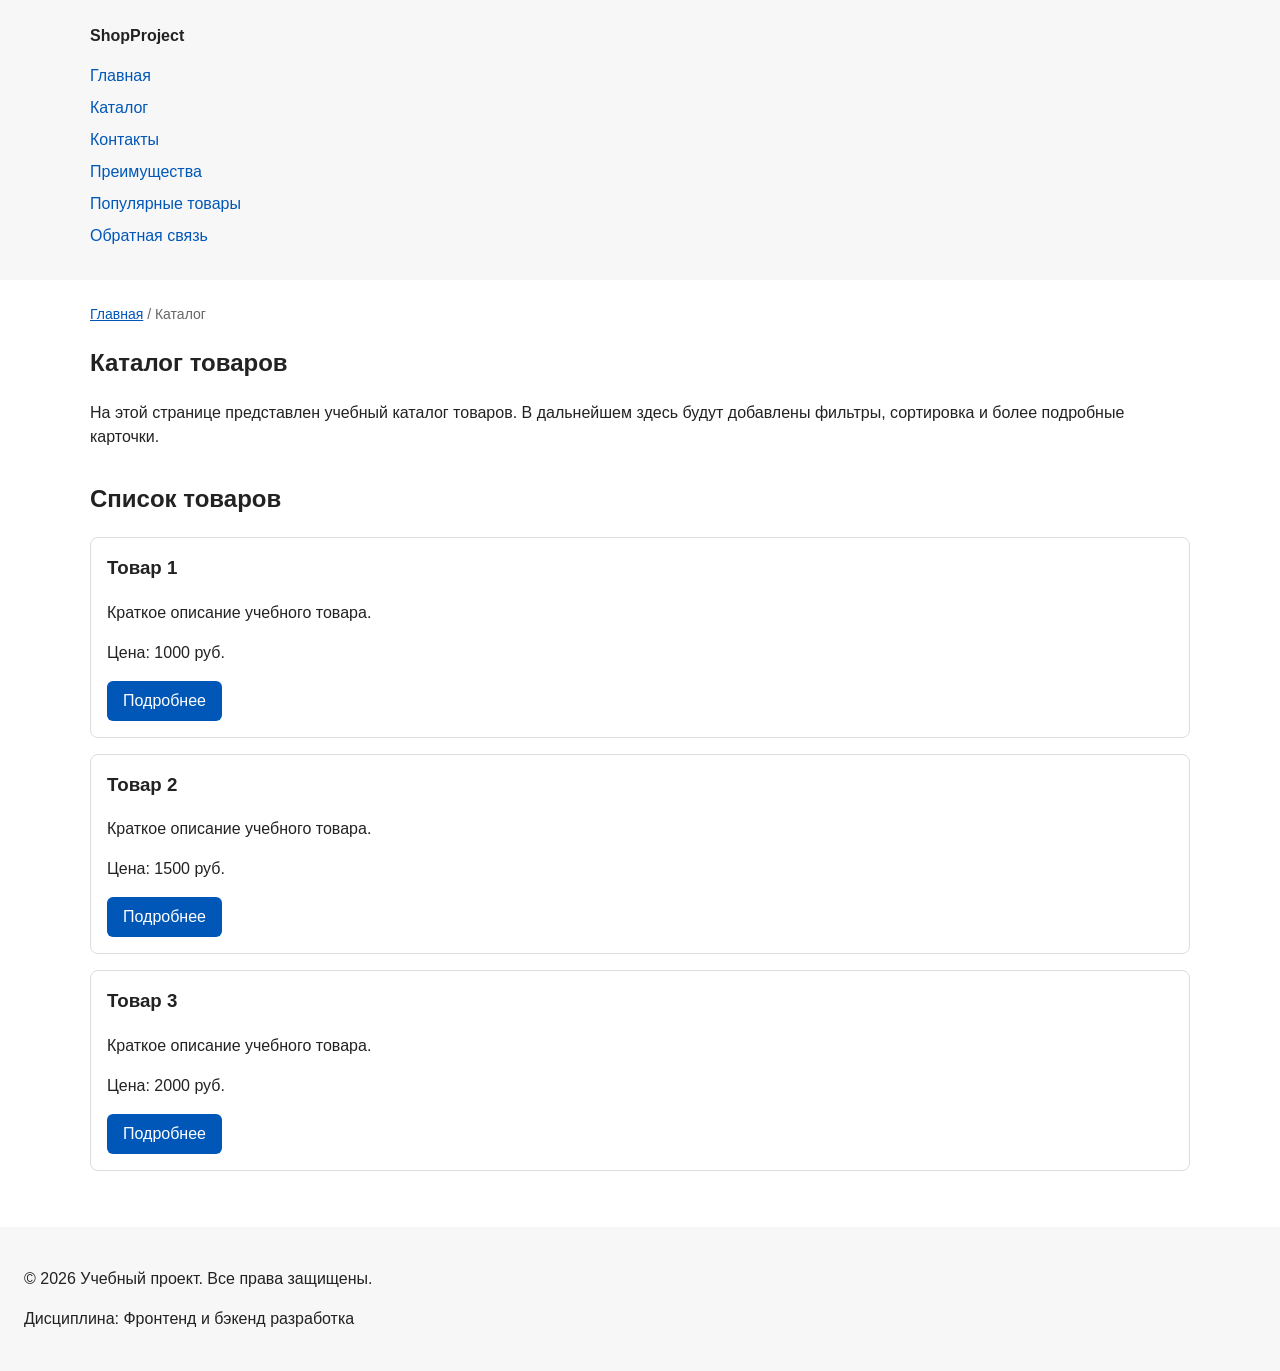
==== catalog.html @ 6ad38d98 "feat: add multi-page structure navigation and anchors" ====
<!DOCTYPE html>
<html lang="ru">
<head>
  <meta charset="UTF-8">
  <meta name="viewport" content="width=device-width, initial-scale=1.0">
  <meta name="description" content="Каталог товаров учебного интернет-магазина.">
  <title>Каталог товаров — Учебный интернет-магазин</title>
  <link rel="stylesheet" href="css/style.css">
    <meta property="og:type" content="website">
  <meta property="og:title" content="Учебный интернет-магазин">
  <meta property="og:description" content="Учебный frontend-проект интернет-магазина.">
  <meta property="og:image" content="https://username.github.io/kr1-html-css-shop/images/preview.jpg">
</head>
<body>
  <header>
    <div class="site-header">
      <a class="site-logo" href="index.html">ShopProject</a>

      <nav class="site-nav" aria-label="Основная навигация">
        <ul class="site-nav__list">
          <li><a href="index.html">Главная</a></li>
          <li><a href="catalog.html">Каталог</a></li>
          <li><a href="contacts.html">Контакты</a></li>
          <li><a href="index.html#advantages">Преимущества</a></li>
          <li><a href="index.html#popular">Популярные товары</a></li>
          <li><a href="index.html#contacts">Обратная связь</a></li>
        </ul>
      </nav>
    </div>
  </header>

  <main>
    <nav class="breadcrumbs" aria-label="Хлебные крошки">
      <a href="index.html">Главная</a>
      <span>Каталог</span>
    </nav>

    <section class="section">
      <h1>Каталог товаров</h1>
      <p>
        На этой странице представлен учебный каталог товаров.
        В дальнейшем здесь будут добавлены фильтры, сортировка и более
        подробные карточки.
      </p>
    </section>

    <section class="section">
      <h2>Список товаров</h2>

      <article class="product-card">
        <h3>Товар 1</h3>
        <p>Краткое описание учебного товара.</p>
        <p>Цена: 1000 руб.</p>
        <a class="button" href="index.html#popular">Подробнее</a>
      </article>

      <article class="product-card">
        <h3>Товар 2</h3>
        <p>Краткое описание учебного товара.</p>
        <p>Цена: 1500 руб.</p>
        <a class="button" href="index.html#popular">Подробнее</a>
      </article>

      <article class="product-card">
        <h3>Товар 3</h3>
        <p>Краткое описание учебного товара.</p>
        <p>Цена: 2000 руб.</p>
        <a class="button" href="index.html#popular">Подробнее</a>
      </article>
    </section>
  </main>

  <footer>
    <p>&copy; 2026 Учебный проект. Все права защищены.</p>
    <p>Дисциплина: Фронтенд и бэкенд разработка</p>
  </footer>
</body>
</html>
---- css/style.css ----
/* ===============================
   1. Переменные проекта
   =============================== */

:root {
  /* Основные цвета проекта */
  --color-bg: #ffffff;
  --color-text: #222222;
  --color-muted: #666666;
  --color-primary: #0057b8;
  --color-primary-dark: #003f86;
  --color-border: #dddddd;
  --color-surface: #f7f7f7;
  --color-surface-accent: #eef5ff;
  --color-danger: #b00020;
  --color-success: #168a2f;
  --color-success-bg: #eefaf0;
  --color-white: #ffffff;

  /* Отступы */
  --space-xs: 4px;
  --space-sm: 8px;
  --space-md: 16px;
  --space-lg: 24px;
  --space-xl: 32px;

  /* Скругления */
  --radius-sm: 6px;
  --radius-md: 8px;
  --radius-lg: 12px;

  /* Размеры */
  --container-width: 1100px;
}


/* ===============================
   2. Базовые стили
   =============================== */

* {
  box-sizing: border-box;
}

body {
  margin: 0;
  font-family: Arial, sans-serif;
  line-height: 1.5;
  color: var(--color-text);
  background-color: var(--color-bg);
}


header,
main,
footer {
  padding: var(--space-lg);
}


header {
  background-color: var(--color-surface);
}

footer {
  background-color: var(--color-surface);
}

/* ===============================
   3. Общие элементы интерфейса
   =============================== */

a {
  color: var(--color-primary);
}

a:hover {
  color: var(--color-primary-dark);
}

a:focus-visible {
  outline: 2px solid var(--color-primary);
  outline-offset: 3px;
}


/*
  Ограничиваем ширину содержимого шапки,
  чтобы оно не растягивалось слишком сильно на широких экранах.
*/
.site-header {
  max-width: 1100px;
  margin: 0 auto;
}

/*
  Оформляем текстовый логотип.
*/
.site-logo {
  font-weight: bold;
  text-decoration: none;
  color: #222222;
}

/*
  Убираем стандартные отступы и маркеры списка навигации.
*/
.site-nav__list {
  padding: 0;
  margin: 16px 0 0;
  list-style: none;
}

/*
  Добавляем расстояние между пунктами меню.
*/
.site-nav__list li {
  margin-bottom: 8px;
}

/*
  Оформляем ссылки меню.
*/
.site-nav__list a {
  color: #0057b8;
  text-decoration: none;
}

/*
  При наведении мыши подчёркиваем ссылку.
  Подробно состояния интерфейса будут рассмотрены в практической работе 1.7.
*/
.site-nav__list a:hover {
  text-decoration: underline;
}

/* ===============================
   4. Компоненты страницы
   =============================== */

.hero {
  max-width: var(--container-width);
  margin: 0 auto var(--space-xl);
  padding: var(--space-xl) var(--space-lg);
  background-color: var(--color-surface-accent);
  border-radius: var(--radius-lg);
}

.section {
  max-width: var(--container-width);
  margin: 0 auto var(--space-xl);
}

.section h2 {
  margin-top: 0;
}


.product-card {
  margin-bottom: var(--space-md);
  padding: var(--space-md);
  border: 1px solid var(--color-border);
  border-radius: var(--radius-md);
  background-color: var(--color-bg);
}

.product-card:hover {
  border-color: var(--color-primary);
}

.product-card h3 {
  margin-top: 0;
}

.breadcrumbs {
  max-width: var(--container-width);
  margin: 0 auto var(--space-md);
  font-size: 14px;
  color: var(--color-muted);
}

.breadcrumbs a {
  color: var(--color-primary);
}

.breadcrumbs span::before {
  content: " / ";
  color: var(--color-muted);
}

html {
  scroll-behavior: smooth;
}

:target {
  outline: 2px dashed var(--color-primary);
  outline-offset: 4px;
}


.button {
  display: inline-block;
  padding: var(--space-sm) var(--space-md);
  color: var(--color-white);
  background-color: var(--color-primary);
  text-decoration: none;
  border: none;
  border-radius: var(--radius-sm);
  cursor: pointer;
}

.button:hover {
  background-color: var(--color-primary-dark);
}

.button:focus-visible {
  outline: 2px solid var(--color-primary);
  outline-offset: 3px;
}

.button:disabled {
  opacity: 0.6;
  cursor: not-allowed;
}


.aside-info {
  max-width: var(--container-width);
  margin: 0 auto var(--space-xl);
  padding: var(--space-md);
  border-left: 4px solid var(--color-primary);
  background-color: var(--color-surface);
}



.content inf{
  flex: 1;
}

/* ===============================
   5. Форма и модальное окно
   =============================== */

.order-dialog {
  width: min(100% - 32px, 560px);
  padding: var(--space-lg);
  border: none;
  border-radius: var(--radius-lg);
}

.order-dialog::backdrop {
  background-color: rgba(0, 0, 0, 0.5);
}

.form-field {
  margin-bottom: var(--space-md);
}

.form-field label {
  display: block;
  margin-bottom: var(--space-xs);
}

.form-field input,
.form-field select,
.form-field textarea {
  width: 100%;
  padding: 10px 12px;
  border: 1px solid var(--color-border);
  border-radius: var(--radius-sm);
  font: inherit;
}

.form-field input[type="checkbox"] {
  width: auto;
}

.form-field small {
  display: block;
  margin-top: var(--space-xs);
  color: var(--color-muted);
}


.form-field input:hover,
.form-field select:hover,
.form-field textarea:hover {
  border-color: var(--color-primary);
}

.form-field input:focus-visible,
.form-field select:focus-visible,
.form-field textarea:focus-visible,
.form-actions button:focus-visible {
  outline: 2px solid var(--color-primary);
  outline-offset: 3px;
}

[aria-invalid="true"] {
  border-color: var(--color-danger);
}


/*
  Кнопки формы.
*/
.form-actions {
  display: flex;
  gap: 12px;
  margin-top: 20px;
}

.success-message {
  max-width: var(--container-width);
  margin: var(--space-lg) auto;
  padding: var(--space-md);
  border-left: 4px solid var(--color-success);
  background-color: var(--color-success-bg);
}
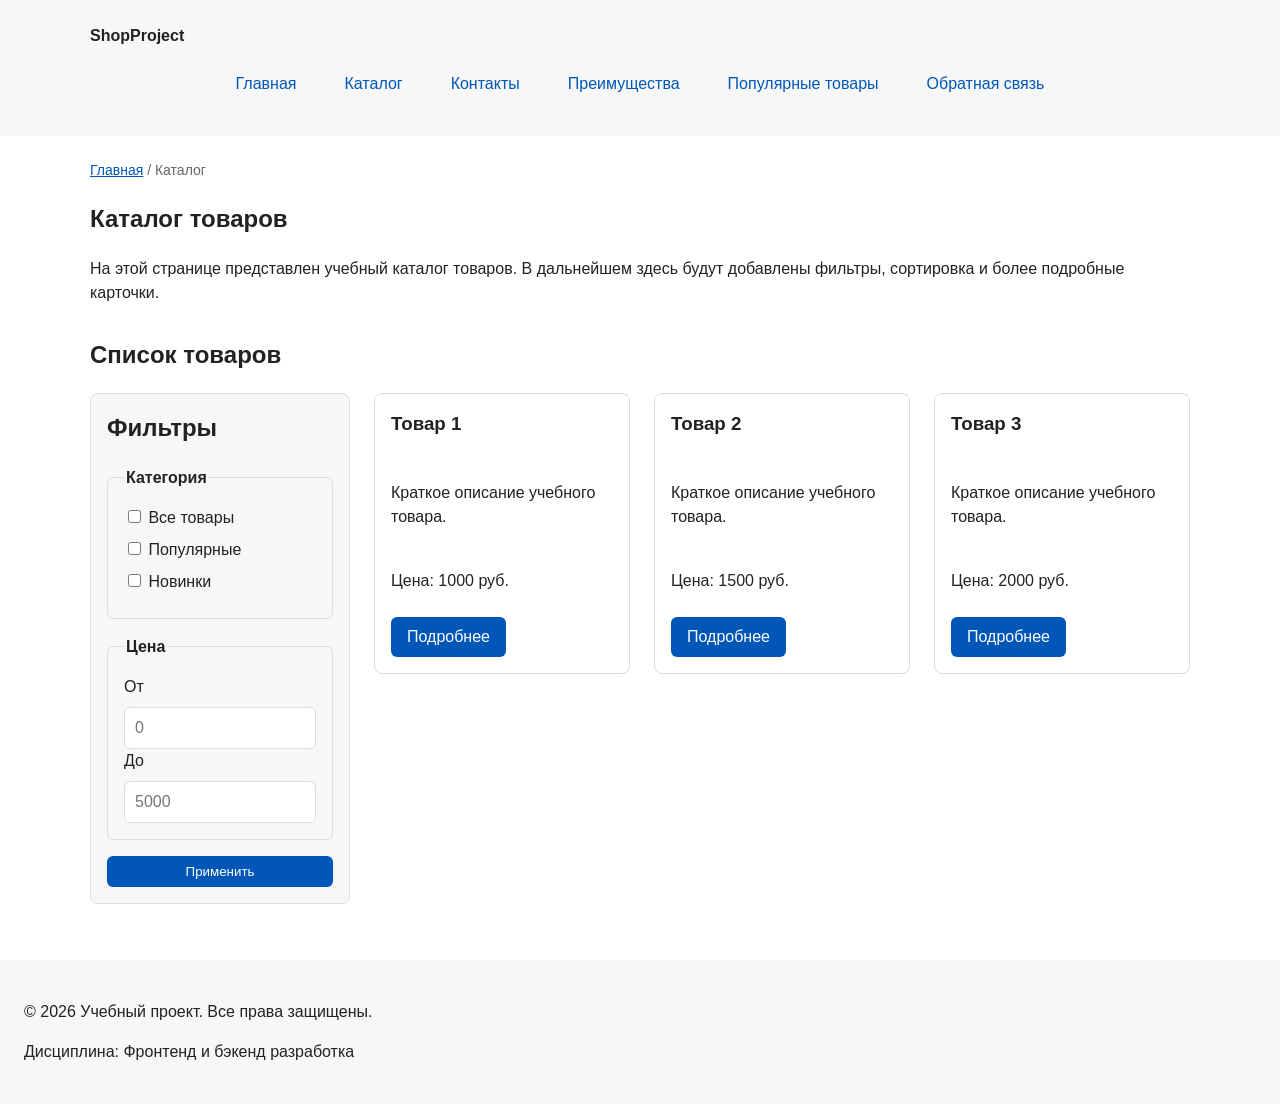
==== commit 00e058e9: "feat: add flex navigation and grid catalog layout" ====
--- a/catalog.html
+++ b/catalog.html
@@ -44,9 +44,51 @@
       </p>
     </section>
 
+    
+
     <section class="section">
       <h2>Список товаров</h2>
 
+<section class="catalog-layout">
+  <aside class="catalog-filters">
+    <h2>Фильтры</h2>
+
+    <form class="filters-form" action="#" method="get">
+      <fieldset>
+        <legend>Категория</legend>
+
+        <label>
+          <input type="checkbox" name="category" value="all">
+          Все товары
+        </label>
+
+        <label>
+          <input type="checkbox" name="category" value="popular">
+          Популярные
+        </label>
+
+        <label>
+          <input type="checkbox" name="category" value="new">
+          Новинки
+        </label>
+      </fieldset>
+
+      <fieldset>
+        <legend>Цена</legend>
+
+        <label for="price-from">От</label>
+        <input id="price-from" name="price-from" type="number" min="0" placeholder="0">
+
+        <label for="price-to">До</label>
+        <input id="price-to" name="price-to" type="number" min="0" placeholder="5000">
+      </fieldset>
+
+      <button class="button" type="submit">Применить</button>
+    </form>
+  </aside>
+
+  <section class="catalog-products">
+    <div class="products-grid">
       <article class="product-card">
         <h3>Товар 1</h3>
         <p>Краткое описание учебного товара.</p>
@@ -67,6 +109,10 @@
         <p>Цена: 2000 руб.</p>
         <a class="button" href="index.html#popular">Подробнее</a>
       </article>
+    </div>
+  </section>
+</section>
+
     </section>
   </main>
 
--- a/css/style.css
+++ b/css/style.css
@@ -106,10 +106,16 @@
   Убираем стандартные отступы и маркеры списка навигации.
 */
 .site-nav__list {
+  display: flex;
+  flex-wrap: wrap;
+  justify-content: center;
+  align-items: center;
+  gap: var(--space-md);
   padding: 0;
-  margin: 16px 0 0;
+  margin: var(--space-md) 0 0;
   list-style: none;
 }
+
 
 /*
   Добавляем расстояние между пунктами меню.
@@ -118,21 +124,19 @@
   margin-bottom: 8px;
 }
 
-/*
-  Оформляем ссылки меню.
-*/
 .site-nav__list a {
-  color: #0057b8;
+  display: inline-block;
+  padding: var(--space-sm) var(--space-md);
+  color: var(--color-primary);
   text-decoration: none;
-}
-
-/*
-  При наведении мыши подчёркиваем ссылку.
-  Подробно состояния интерфейса будут рассмотрены в практической работе 1.7.
-*/
+  border-radius: var(--radius-sm);
+}
+
 .site-nav__list a:hover {
-  text-decoration: underline;
-}
+  color: var(--color-white);
+  background-color: var(--color-primary);
+}
+
 
 /* ===============================
    4. Компоненты страницы
@@ -157,13 +161,22 @@
 
 
 .product-card {
-  margin-bottom: var(--space-md);
+  display: flex;
+  flex-direction: column;
+  gap: var(--space-sm);
+  margin-bottom: 0;
   padding: var(--space-md);
   border: 1px solid var(--color-border);
   border-radius: var(--radius-md);
   background-color: var(--color-bg);
 }
 
+.product-card .button {
+  margin-top: auto;
+  align-self: flex-start;
+}
+
+
 .product-card:hover {
   border-color: var(--color-primary);
 }
@@ -171,6 +184,13 @@
 .product-card h3 {
   margin-top: 0;
 }
+
+.products-grid {
+  display: grid;
+  grid-template-columns: repeat(3, 1fr);
+  gap: var(--space-lg);
+}
+
 
 .breadcrumbs {
   max-width: var(--container-width);
@@ -238,6 +258,57 @@
   flex: 1;
 }
 
+.catalog-layout {
+  max-width: var(--container-width);
+  margin: 0 auto var(--space-xl);
+  display: grid;
+  grid-template-columns: 260px 1fr;
+  grid-template-areas: "filters products";
+  gap: var(--space-lg);
+}
+
+.catalog-filters {
+  grid-area: filters;
+  padding: var(--space-md);
+  border: 1px solid var(--color-border);
+  border-radius: var(--radius-md);
+  background-color: var(--color-surface);
+}
+
+.catalog-products {
+  grid-area: products;
+}
+
+.filters-form {
+  display: grid;
+  gap: var(--space-md);
+}
+
+.filters-form fieldset {
+  margin: 0;
+  padding: var(--space-md);
+  border: 1px solid var(--color-border);
+  border-radius: var(--radius-sm);
+}
+
+.filters-form legend {
+  font-weight: 700;
+}
+
+.filters-form label {
+  display: block;
+  margin-bottom: var(--space-sm);
+}
+
+.filters-form input[type="number"] {
+  width: 100%;
+  padding: 8px 10px;
+  border: 1px solid var(--color-border);
+  border-radius: var(--radius-sm);
+  font: inherit;
+}
+
+
 /* ===============================
    5. Форма и модальное окно
    =============================== */
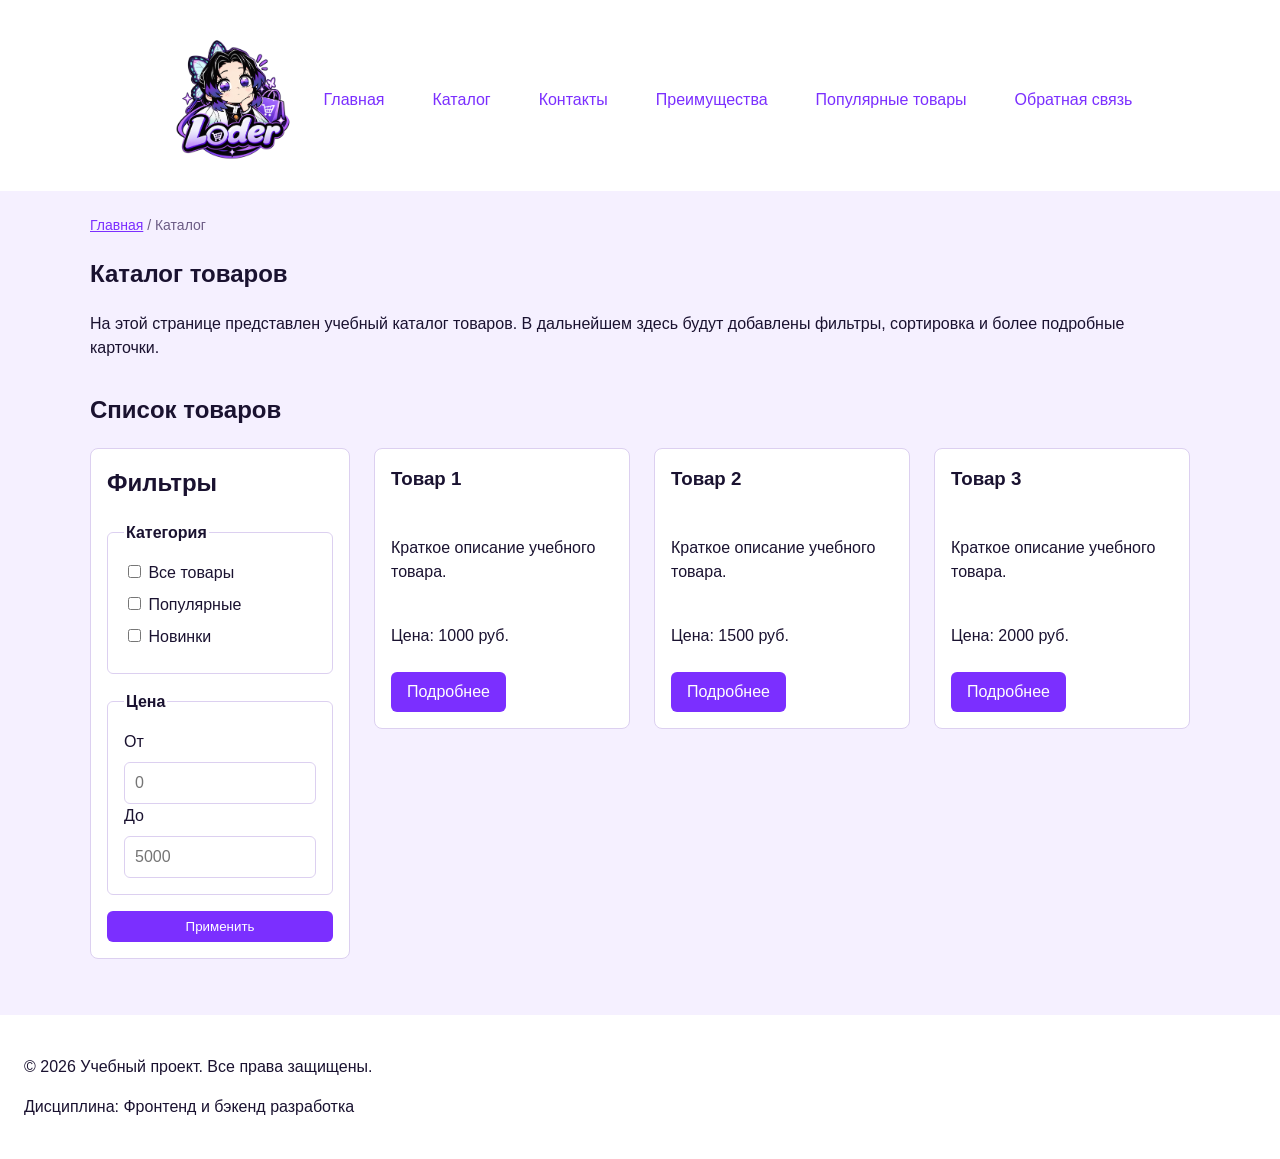
==== commit 55aceb7e: "feat: add multi-page structure navigation and anchors" ====
--- a/catalog.html
+++ b/catalog.html
@@ -10,14 +10,16 @@
   <meta property="og:title" content="Учебный интернет-магазин">
   <meta property="og:description" content="Учебный frontend-проект интернет-магазина.">
   <meta property="og:image" content="https://username.github.io/kr1-html-css-shop/images/preview.jpg">
+  <link rel="icon" type="image/png" href="image/LoderSHOP.png">
+  <link rel="preload" href="image/LoderSHOP.png" as="image">
 </head>
 <body>
   <header>
     <div class="site-header">
-      <a class="site-logo" href="index.html">ShopProject</a>
-
+      <a class="site-logo" href="index.html"></a>
       <nav class="site-nav" aria-label="Основная навигация">
         <ul class="site-nav__list">
+          <ul href="index.html"><img src="image/LoderSHOP.png" alt="Логотип магазина" width="120" height="120"></ul>          
           <li><a href="index.html">Главная</a></li>
           <li><a href="catalog.html">Каталог</a></li>
           <li><a href="contacts.html">Контакты</a></li>
@@ -26,6 +28,7 @@
           <li><a href="index.html#contacts">Обратная связь</a></li>
         </ul>
       </nav>
+
     </div>
   </header>
 
--- a/css/style.css
+++ b/css/style.css
@@ -4,18 +4,19 @@
 
 :root {
   /* Основные цвета проекта */
-  --color-bg: #ffffff;
-  --color-text: #222222;
-  --color-muted: #666666;
-  --color-primary: #0057b8;
-  --color-primary-dark: #003f86;
-  --color-border: #dddddd;
-  --color-surface: #f7f7f7;
-  --color-surface-accent: #eef5ff;
-  --color-danger: #b00020;
-  --color-success: #168a2f;
-  --color-success-bg: #eefaf0;
-  --color-white: #ffffff;
+  --color-bg: #F5F0FF;
+  --color-text: #1A1230;        
+  --color-muted: #6B5B85;       
+  --color-primary: #7B2FFF;     
+  --color-primary-dark: #5A1FCC;
+  --color-border: #DCD0F0;
+  --color-surface: #FFFFFF;     
+  --color-surface-accent: #E9DDFF;
+  --color-danger: #D6336C;
+  --color-success: #2F9E5B;
+  --color-success-bg: #EAFBF0;
+  --color-white: #FFFFFF;
+
 
   /* Отступы */
   --space-xs: 4px;
@@ -59,7 +60,10 @@
 
 
 header {
-  background-color: var(--color-surface);
+  position: sticky;   
+  top: 0;
+  z-index: 100;
+  background: var(--color-surface);
 }
 
 footer {
@@ -116,7 +120,6 @@
   list-style: none;
 }
 
-
 /*
   Добавляем расстояние между пунктами меню.
 */
@@ -136,6 +139,11 @@
   color: var(--color-white);
   background-color: var(--color-primary);
 }
+.site-nav__logo a:hover {
+  background: transparent;
+  color: inherit;
+}
+
 
 
 /* ===============================
@@ -168,7 +176,7 @@
   padding: var(--space-md);
   border: 1px solid var(--color-border);
   border-radius: var(--radius-md);
-  background-color: var(--color-bg);
+  background-color: var(--color-surface);
 }
 
 .product-card .button {
@@ -191,6 +199,11 @@
   gap: var(--space-lg);
 }
 
+.map{
+  margin: 0 auto;
+  border: 0;
+  display: block;
+}
 
 .breadcrumbs {
   max-width: var(--container-width);
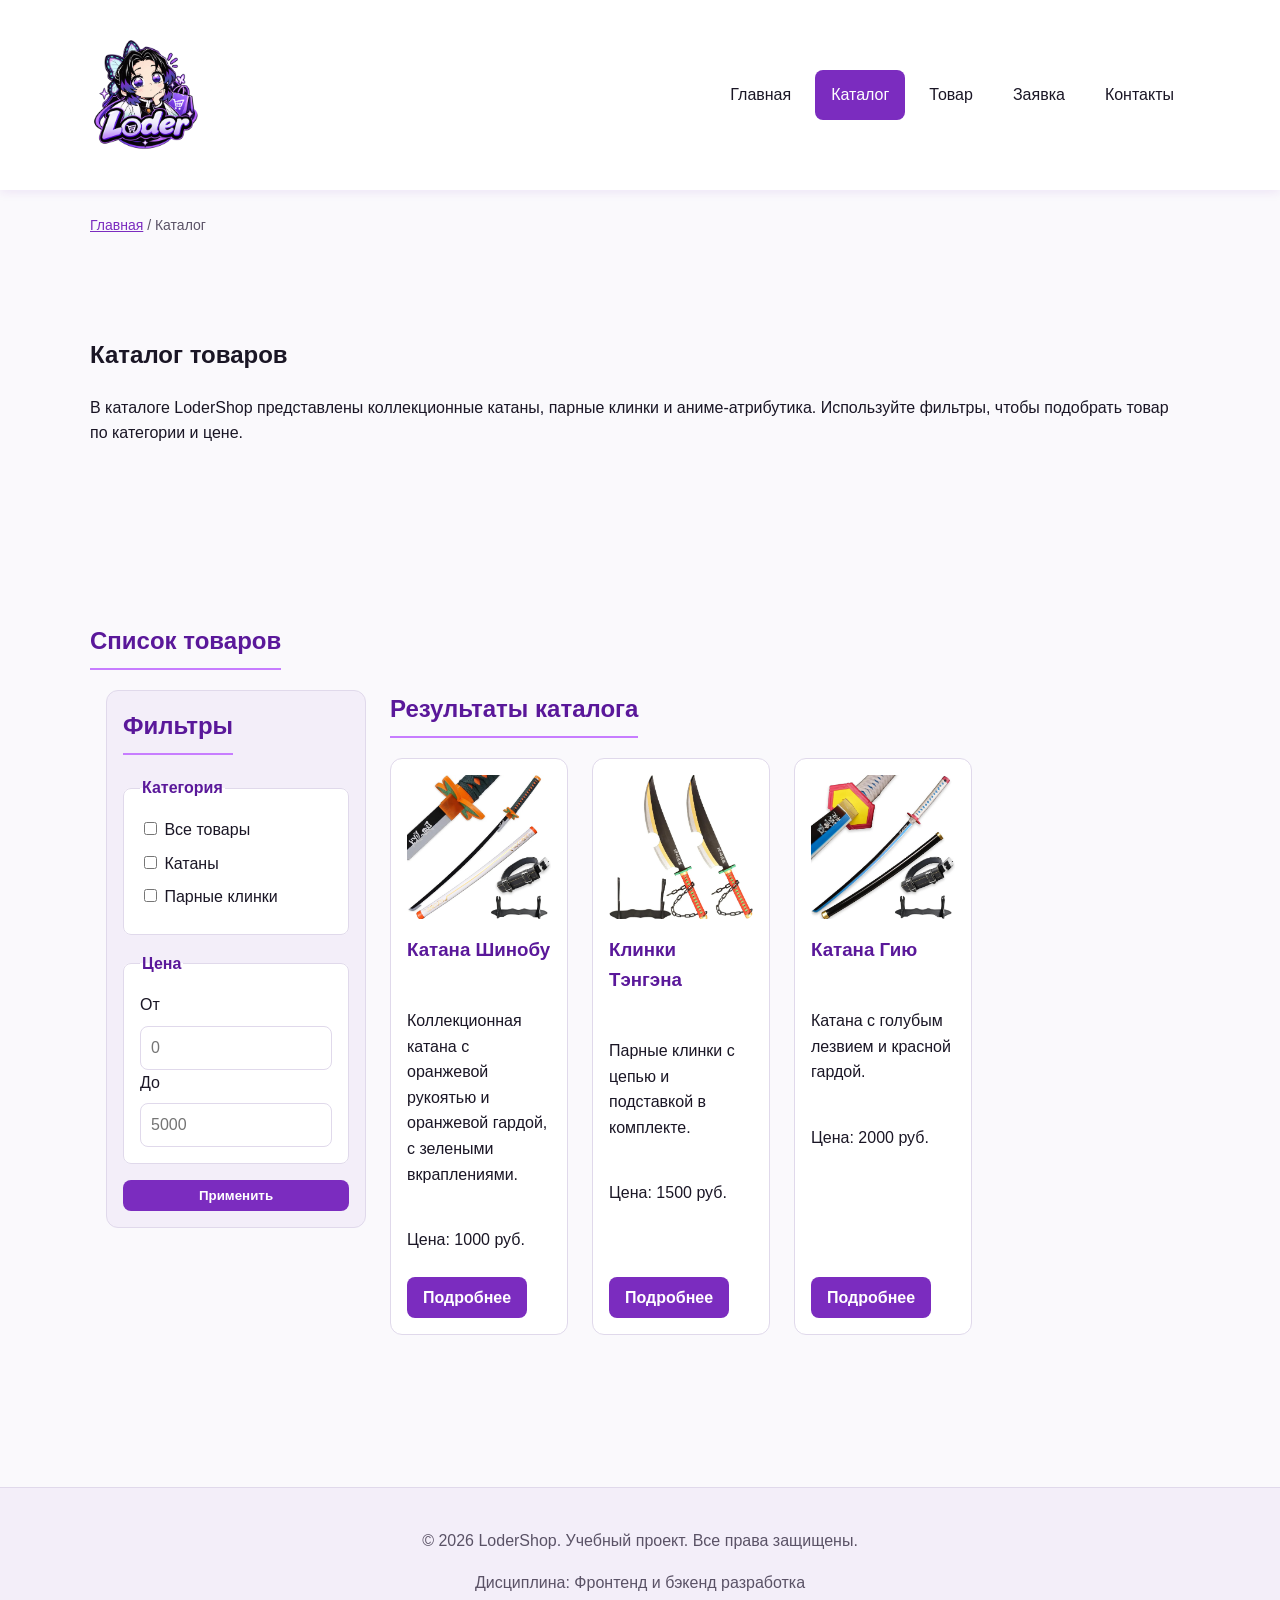
==== commit c84ca578: "kr3" ====
--- a/catalog.html
+++ b/catalog.html
@@ -3,36 +3,37 @@
 <head>
   <meta charset="UTF-8">
   <meta name="viewport" content="width=device-width, initial-scale=1.0">
-  <meta name="description" content="Каталог товаров учебного интернет-магазина.">
-  <title>Каталог товаров — Учебный интернет-магазин</title>
+  <meta name="description" content="Каталог товаров LoderShop — катаны и аниме-атрибутика.">
+  <title>Каталог товаров — LoderShop</title>
   <link rel="stylesheet" href="css/style.css">
-    <meta property="og:type" content="website">
-  <meta property="og:title" content="Учебный интернет-магазин">
-  <meta property="og:description" content="Учебный frontend-проект интернет-магазина.">
-  <meta property="og:image" content="https://username.github.io/kr1-html-css-shop/images/preview.jpg">
-  <link rel="icon" type="image/png" href="image/LoderSHOP.png">
-  <link rel="preload" href="image/LoderSHOP.png" as="image">
+  <link rel="stylesheet" href="css/responsive.css">
+  <meta property="og:type" content="website">
+  <meta property="og:title" content="LoderShop">
+  <meta property="og:description" content="Учебный frontend-проект интернет-магазина аниме-атрибутики.">
+  <meta property="og:image" content="https://loder-glitch.github.io/kr3-responsive-shop/images/preview.jpg">
 </head>
 <body>
+  <a class="skip-link" href="#main">Перейти к основному содержимому</a>
+
   <header>
     <div class="site-header">
-      <a class="site-logo" href="index.html"></a>
+      <a class="site-logo" href="index.html" aria-label="LoderShop — на главную">
+        <img src="image/LoderSHOP.png" alt="LoderShop" class="site-logo__image" width="110" height="32">
+      </a>
+
       <nav class="site-nav" aria-label="Основная навигация">
         <ul class="site-nav__list">
-          <ul href="index.html"><img src="image/LoderSHOP.png" alt="Логотип магазина" width="120" height="120"></ul>          
           <li><a href="index.html">Главная</a></li>
-          <li><a href="catalog.html">Каталог</a></li>
+          <li><a href="catalog.html" aria-current="page">Каталог</a></li>
+          <li><a href="product.html">Товар</a></li>
+          <li><a href="order.html">Заявка</a></li>
           <li><a href="contacts.html">Контакты</a></li>
-          <li><a href="index.html#advantages">Преимущества</a></li>
-          <li><a href="index.html#popular">Популярные товары</a></li>
-          <li><a href="index.html#contacts">Обратная связь</a></li>
         </ul>
       </nav>
-
     </div>
   </header>
 
-  <main>
+  <main id="main" class="main">
     <nav class="breadcrumbs" aria-label="Хлебные крошки">
       <a href="index.html">Главная</a>
       <span>Каталог</span>
@@ -41,87 +42,108 @@
     <section class="section">
       <h1>Каталог товаров</h1>
       <p>
-        На этой странице представлен учебный каталог товаров.
-        В дальнейшем здесь будут добавлены фильтры, сортировка и более
-        подробные карточки.
+        В каталоге LoderShop представлены коллекционные катаны, парные клинки
+        и аниме-атрибутика. Используйте фильтры, чтобы подобрать товар по категории и цене.
       </p>
     </section>
-
-    
 
     <section class="section">
       <h2>Список товаров</h2>
 
-<section class="catalog-layout">
-  <aside class="catalog-filters">
-    <h2>Фильтры</h2>
+      <section class="catalog-layout">
+        <aside class="catalog-filters">
+          <h2>Фильтры</h2>
 
-    <form class="filters-form" action="#" method="get">
-      <fieldset>
-        <legend>Категория</legend>
+          <form class="filters-form" action="#" method="get">
+            <fieldset>
+              <legend>Категория</legend>
 
-        <label>
-          <input type="checkbox" name="category" value="all">
-          Все товары
-        </label>
+              <label>
+                <input type="checkbox" name="category" value="all">
+                Все товары
+              </label>
 
-        <label>
-          <input type="checkbox" name="category" value="popular">
-          Популярные
-        </label>
+              <label>
+                <input type="checkbox" name="category" value="katana">
+                Катаны
+              </label>
 
-        <label>
-          <input type="checkbox" name="category" value="new">
-          Новинки
-        </label>
-      </fieldset>
+              <label>
+                <input type="checkbox" name="category" value="blades">
+                Парные клинки
+              </label>
+            </fieldset>
 
-      <fieldset>
-        <legend>Цена</legend>
+            <fieldset>
+              <legend>Цена</legend>
 
-        <label for="price-from">От</label>
-        <input id="price-from" name="price-from" type="number" min="0" placeholder="0">
+              <label for="price-from">От</label>
+              <input id="price-from" name="price-from" type="number" min="0" placeholder="0">
 
-        <label for="price-to">До</label>
-        <input id="price-to" name="price-to" type="number" min="0" placeholder="5000">
-      </fieldset>
+              <label for="price-to">До</label>
+              <input id="price-to" name="price-to" type="number" min="0" placeholder="5000">
+            </fieldset>
 
-      <button class="button" type="submit">Применить</button>
-    </form>
-  </aside>
+            <button class="button" type="submit">Применить</button>
+          </form>
+        </aside>
 
-  <section class="catalog-products">
-    <div class="products-grid">
-      <article class="product-card">
-        <h3>Товар 1</h3>
-        <p>Краткое описание учебного товара.</p>
-        <p>Цена: 1000 руб.</p>
-        <a class="button" href="index.html#popular">Подробнее</a>
-      </article>
+        <section class="catalog-products">
+          <h2 class="visually-hidden">Результаты каталога</h2>
+          <div class="products-grid">
+            <article class="product-card">
+              <img
+                src="image/товар1.jpg"
+                alt="Катана Шинобу — оранжевая рукоять и оранжевая гарда, с зелеными вкраплениями"
+                width="480"
+                height="480"
+                loading="lazy"
+                class="product-card__image"
+              >
+              <h3>Катана Шинобу</h3>
+              <p>Коллекционная катана с оранжевой рукоятью и оранжевой гардой, с зелеными вкраплениями.</p>
+              <p>Цена: 1000 руб.</p>
+              <a class="button" href="product.html">Подробнее</a>
+            </article>
 
-      <article class="product-card">
-        <h3>Товар 2</h3>
-        <p>Краткое описание учебного товара.</p>
-        <p>Цена: 1500 руб.</p>
-        <a class="button" href="index.html#popular">Подробнее</a>
-      </article>
+            <article class="product-card">
+              <img
+                src="image/товар2.jpg"
+                alt="Клинки Тэнгэна — парные мачете с цепью"
+                width="480"
+                height="480"
+                loading="lazy"
+                class="product-card__image"
+              >
+              <h3>Клинки Тэнгэна</h3>
+              <p>Парные клинки с цепью и подставкой в комплекте.</p>
+              <p>Цена: 1500 руб.</p>
+              <a class="button" href="product.html">Подробнее</a>
+            </article>
 
-      <article class="product-card">
-        <h3>Товар 3</h3>
-        <p>Краткое описание учебного товара.</p>
-        <p>Цена: 2000 руб.</p>
-        <a class="button" href="index.html#popular">Подробнее</a>
-      </article>
-    </div>
-  </section>
-</section>
-
+            <article class="product-card">
+              <img
+                src="image/товар3.jpg"
+                alt="Катана Гию — голубое лезвие с красной гардой"
+                width="480"
+                height="480"
+                loading="lazy"
+                class="product-card__image"
+              >
+              <h3>Катана Гию</h3>
+              <p>Катана с голубым лезвием и красной гардой.</p>
+              <p>Цена: 2000 руб.</p>
+              <a class="button" href="product.html">Подробнее</a>
+            </article>
+          </div>
+        </section>
+      </section>
     </section>
   </main>
 
   <footer>
-    <p>&copy; 2026 Учебный проект. Все права защищены.</p>
+    <p>&copy; 2026 LoderShop. Учебный проект. Все права защищены.</p>
     <p>Дисциплина: Фронтенд и бэкенд разработка</p>
   </footer>
 </body>
-</html>
+</html>
--- a/css/style.css
+++ b/css/style.css
@@ -1,22 +1,22 @@
 /* ===============================
-   1. Переменные проекта
+   1. Переменные проекта LoderShop
    =============================== */
 
 :root {
-  /* Основные цвета проекта */
-  --color-bg: #F5F0FF;
-  --color-text: #1A1230;        
-  --color-muted: #6B5B85;       
-  --color-primary: #7B2FFF;     
-  --color-primary-dark: #5A1FCC;
-  --color-border: #DCD0F0;
-  --color-surface: #FFFFFF;     
-  --color-surface-accent: #E9DDFF;
-  --color-danger: #D6336C;
-  --color-success: #2F9E5B;
-  --color-success-bg: #EAFBF0;
-  --color-white: #FFFFFF;
-
+  --color-bg: #faf9fc;
+  --color-text: #1a1625;
+  --color-muted: #5a5266;
+  --color-primary: #7b2cbf;
+  --color-primary-dark: #5a189a;
+  --color-primary-light: #c77dff;
+  --color-accent: #00f5d4;
+  --color-border: #e0d9eb;
+  --color-surface: #f3eef9;
+  --color-surface-accent: #ede4f7;
+  --color-danger: #d00000;
+  --color-success: #00a86b;
+  --color-success-bg: #e6f7f0;
+  --color-white: #ffffff;
 
   /* Отступы */
   --space-xs: 4px;
@@ -26,14 +26,13 @@
   --space-xl: 32px;
 
   /* Скругления */
-  --radius-sm: 6px;
-  --radius-md: 8px;
-  --radius-lg: 12px;
+  --radius-sm: 8px;
+  --radius-md: 12px;
+  --radius-lg: 16px;
 
   /* Размеры */
   --container-width: 1100px;
 }
-
 
 /* ===============================
    2. Базовые стили
@@ -45,12 +44,11 @@
 
 body {
   margin: 0;
-  font-family: Arial, sans-serif;
-  line-height: 1.5;
+  font-family: 'Segoe UI', Tahoma, Geneva, Verdana, sans-serif;
+  line-height: 1.6;
   color: var(--color-text);
   background-color: var(--color-bg);
 }
-
 
 header,
 main,
@@ -58,16 +56,19 @@
   padding: var(--space-lg);
 }
 
-
 header {
-  position: sticky;   
+  position: sticky;
   top: 0;
   z-index: 100;
-  background: var(--color-surface);
+  background-color: var(--color-white);
+  box-shadow: 0 2px 10px rgba(123, 44, 191, 0.1);
 }
 
 footer {
   background-color: var(--color-surface);
+  color: var(--color-muted);
+  text-align: center;
+  border-top: 1px solid var(--color-border);
 }
 
 /* ===============================
@@ -76,6 +77,7 @@
 
 a {
   color: var(--color-primary);
+  transition: color 0.2s ease;
 }
 
 a:hover {
@@ -83,68 +85,62 @@
 }
 
 a:focus-visible {
-  outline: 2px solid var(--color-primary);
+  outline: 3px solid var(--color-primary);
   outline-offset: 3px;
 }
 
-
-/*
-  Ограничиваем ширину содержимого шапки,
-  чтобы оно не растягивалось слишком сильно на широких экранах.
-*/
 .site-header {
-  max-width: 1100px;
+  position: sticky;
+  top: 0;
+  z-index: 100;
+  max-width: var(--container-width);
   margin: 0 auto;
 }
 
-/*
-  Оформляем текстовый логотип.
-*/
 .site-logo {
-  font-weight: bold;
+  font-weight: 800;
+  font-size: 1.5rem;
   text-decoration: none;
-  color: #222222;
-}
-
-/*
-  Убираем стандартные отступы и маркеры списка навигации.
-*/
+  color: var(--color-primary);
+  letter-spacing: 1px;
+  text-transform: uppercase;
+  display: flex;
+  align-items: center;
+  gap: 8px;
+}
+
+
+
 .site-nav__list {
   display: flex;
   flex-wrap: wrap;
   justify-content: center;
   align-items: center;
-  gap: var(--space-md);
+  gap: var(--space-sm);
   padding: 0;
   margin: var(--space-md) 0 0;
   list-style: none;
 }
 
-/*
-  Добавляем расстояние между пунктами меню.
-*/
 .site-nav__list li {
-  margin-bottom: 8px;
+  margin-bottom: 4px;
 }
 
 .site-nav__list a {
   display: inline-block;
   padding: var(--space-sm) var(--space-md);
-  color: var(--color-primary);
+  color: var(--color-text);
   text-decoration: none;
   border-radius: var(--radius-sm);
-}
-
-.site-nav__list a:hover {
+  font-weight: 500;
+  transition: all 0.2s ease;
+}
+
+.site-nav__list a:hover,
+.site-nav__list a[aria-current="page"] {
   color: var(--color-white);
   background-color: var(--color-primary);
 }
-.site-nav__logo a:hover {
-  background: transparent;
-  color: inherit;
-}
-
-
 
 /* ===============================
    4. Компоненты страницы
@@ -154,8 +150,46 @@
   max-width: var(--container-width);
   margin: 0 auto var(--space-xl);
   padding: var(--space-xl) var(--space-lg);
-  background-color: var(--color-surface-accent);
+  background: linear-gradient(135deg, var(--color-surface-accent), var(--color-surface));
   border-radius: var(--radius-lg);
+  border: 1px solid var(--color-border);
+  position: relative;
+  overflow: hidden;
+}
+
+.hero::after {
+  content: "";
+  position: absolute;
+  bottom: -50px;
+  right: -50px;
+  width: 200px;
+  height: 200px;
+  background: var(--color-primary-light);
+  opacity: 0.2;
+  border-radius: 50%;
+  filter: blur(40px);
+}
+
+.hero__content {
+  position: relative;
+  z-index: 1;
+}
+
+.hero h1 {
+  color: var(--color-primary-dark);
+  margin-top: 0;
+  font-size: clamp(1.8rem, 4vw, 2.8rem);
+  line-height: 1.2;
+}
+
+.hero__picture {
+  display: block;
+}
+
+.hero__image {
+  width: 100%;
+  border-radius: var(--radius-md);
+  display: block;
 }
 
 .section {
@@ -165,8 +199,11 @@
 
 .section h2 {
   margin-top: 0;
-}
-
+  color: var(--color-primary-dark);
+  border-bottom: 2px solid var(--color-primary-light);
+  padding-bottom: var(--space-sm);
+  display: inline-block;
+}
 
 .product-card {
   display: flex;
@@ -176,21 +213,33 @@
   padding: var(--space-md);
   border: 1px solid var(--color-border);
   border-radius: var(--radius-md);
+  background-color: var(--color-white);
+  transition: transform 0.2s ease, box-shadow 0.2s ease, border-color 0.2s ease;
+}
+
+.product-card:hover {
+  border-color: var(--color-primary);
+  transform: translateY(-4px);
+  box-shadow: 0 8px 20px rgba(123, 44, 191, 0.15);
+}
+
+.product-card h3 {
+  margin-top: 0;
+  color: var(--color-primary-dark);
+}
+
+.product-card__image {
+  width: 100%;
+  aspect-ratio: 1 / 1;
+  object-fit: cover;
+  border-radius: var(--radius-sm);
   background-color: var(--color-surface);
+  margin-bottom: var(--space-sm);
 }
 
 .product-card .button {
   margin-top: auto;
   align-self: flex-start;
-}
-
-
-.product-card:hover {
-  border-color: var(--color-primary);
-}
-
-.product-card h3 {
-  margin-top: 0;
 }
 
 .products-grid {
@@ -199,12 +248,6 @@
   gap: var(--space-lg);
 }
 
-.map{
-  margin: 0 auto;
-  border: 0;
-  display: block;
-}
-
 .breadcrumbs {
   max-width: var(--container-width);
   margin: 0 auto var(--space-md);
@@ -229,7 +272,6 @@
   outline: 2px dashed var(--color-primary);
   outline-offset: 4px;
 }
-
 
 .button {
   display: inline-block;
@@ -240,14 +282,22 @@
   border: none;
   border-radius: var(--radius-sm);
   cursor: pointer;
+  font-weight: 600;
+  font-family: inherit;
+  transition: background-color 0.2s ease, transform 0.1s ease;
 }
 
 .button:hover {
   background-color: var(--color-primary-dark);
+  color: var(--color-white);
+}
+
+.button:active {
+  transform: scale(0.98);
 }
 
 .button:focus-visible {
-  outline: 2px solid var(--color-primary);
+  outline: 3px solid var(--color-accent);
   outline-offset: 3px;
 }
 
@@ -256,19 +306,13 @@
   cursor: not-allowed;
 }
 
-
 .aside-info {
   max-width: var(--container-width);
   margin: 0 auto var(--space-xl);
   padding: var(--space-md);
-  border-left: 4px solid var(--color-primary);
+  border-left: 4px solid var(--color-accent);
   background-color: var(--color-surface);
-}
-
-
-
-.content inf{
-  flex: 1;
+  border-radius: 0 var(--radius-md) var(--radius-md) 0;
 }
 
 .catalog-layout {
@@ -286,6 +330,7 @@
   border: 1px solid var(--color-border);
   border-radius: var(--radius-md);
   background-color: var(--color-surface);
+  align-self: start;
 }
 
 .catalog-products {
@@ -302,15 +347,18 @@
   padding: var(--space-md);
   border: 1px solid var(--color-border);
   border-radius: var(--radius-sm);
+  background-color: var(--color-white);
 }
 
 .filters-form legend {
   font-weight: 700;
+  color: var(--color-primary-dark);
 }
 
 .filters-form label {
   display: block;
   margin-bottom: var(--space-sm);
+  cursor: pointer;
 }
 
 .filters-form input[type="number"] {
@@ -320,7 +368,6 @@
   border-radius: var(--radius-sm);
   font: inherit;
 }
-
 
 /* ===============================
    5. Форма и модальное окно
@@ -331,10 +378,17 @@
   padding: var(--space-lg);
   border: none;
   border-radius: var(--radius-lg);
+  box-shadow: 0 20px 60px rgba(26, 22, 37, 0.4);
 }
 
 .order-dialog::backdrop {
-  background-color: rgba(0, 0, 0, 0.5);
+  background-color: rgba(26, 22, 37, 0.7);
+  backdrop-filter: blur(4px);
+}
+
+.order-dialog h2 {
+  color: var(--color-primary-dark);
+  margin-top: 0;
 }
 
 .form-field {
@@ -344,6 +398,7 @@
 .form-field label {
   display: block;
   margin-bottom: var(--space-xs);
+  font-weight: 500;
 }
 
 .form-field input,
@@ -354,6 +409,7 @@
   border: 1px solid var(--color-border);
   border-radius: var(--radius-sm);
   font: inherit;
+  background-color: var(--color-white);
 }
 
 .form-field input[type="checkbox"] {
@@ -366,7 +422,6 @@
   color: var(--color-muted);
 }
 
-
 .form-field input:hover,
 .form-field select:hover,
 .form-field textarea:hover {
@@ -377,18 +432,15 @@
 .form-field select:focus-visible,
 .form-field textarea:focus-visible,
 .form-actions button:focus-visible {
-  outline: 2px solid var(--color-primary);
+  outline: 3px solid var(--color-primary);
   outline-offset: 3px;
 }
 
 [aria-invalid="true"] {
   border-color: var(--color-danger);
-}
-
-
-/*
-  Кнопки формы.
-*/
+  background-color: #fff5f5;
+}
+
 .form-actions {
   display: flex;
   gap: 12px;
@@ -401,5 +453,5 @@
   padding: var(--space-md);
   border-left: 4px solid var(--color-success);
   background-color: var(--color-success-bg);
-}
-
+  border-radius: 0 var(--radius-md) var(--radius-md) 0;
+}
--- a/css/responsive.css
+++ b/css/responsive.css
@@ -0,0 +1,383 @@
+/* ===============================
+   Базовые правила
+   =============================== */
+
+*,
+*::before,
+*::after {
+  box-sizing: border-box;
+}
+
+html {
+  scroll-behavior: smooth;
+}
+
+img,
+video {
+  max-width: 100%;
+  height: auto;
+}
+
+body {
+  overflow-x: hidden;
+}
+
+/* ===============================
+   Контейнеры и секции
+   =============================== */
+
+.section,
+.hero,
+.site-header,
+.breadcrumbs,
+.catalog-layout,
+.aside-info,
+.success-message {
+  width: min(100% - 32px, 1200px);
+  margin-inline: auto;
+}
+
+.section,
+.hero {
+  padding-block: clamp(24px, 5vw, 64px);
+}
+
+/* ===============================
+   Шапка и навигация
+   =============================== */
+
+.site-header {
+  position: sticky;
+  top: 0;
+  z-index: 100;
+  display: flex;
+  flex-direction: column;
+  gap: var(--space-sm, 8px);
+  padding-block: var(--space-md, 16px);
+}
+
+.site-logo {
+  text-align: center;
+  justify-content: center;
+}
+
+.site-nav__list {
+  display: flex;
+  flex-direction: column;
+  gap: var(--space-sm, 8px);
+  padding: 0;
+  margin: 0;
+  list-style: none;
+}
+
+.site-nav__list li {
+  margin-bottom: 0;
+}
+
+.site-nav__list a {
+  display: block;
+  padding: 12px 16px;
+  text-align: center;
+}
+
+@media (min-width: 768px) {
+  .site-header {
+    flex-direction: row;
+    align-items: center;
+    justify-content: space-between;
+    flex-wrap: wrap;
+    background-color: var(--color-white, #ffffff);
+  }
+
+  .site-logo {
+    text-align: left;
+    justify-content: flex-start;
+  }
+
+  .site-nav__list {
+    flex-direction: row;
+    flex-wrap: wrap;
+    align-items: center;
+    margin-top: 0;
+  }
+
+  .site-nav__list a {
+    text-align: left;
+  }
+}
+
+/* ===============================
+   Hero-блок
+   =============================== */
+
+.hero {
+  display: grid;
+  gap: var(--space-lg, 24px);
+  align-items: center;
+}
+
+@media (min-width: 768px) {
+  .hero {
+    grid-template-columns: 1.2fr 1fr;
+  }
+}
+
+/* ===============================
+   Сетка карточек товаров
+   =============================== */
+
+.products-grid {
+  display: grid;
+  grid-template-columns: 1fr;
+  gap: var(--space-md, 16px);
+}
+
+@media (min-width: 768px) {
+  .products-grid {
+    grid-template-columns: repeat(2, minmax(0, 1fr));
+    gap: var(--space-lg, 24px);
+  }
+}
+
+@media (min-width: 1024px) {
+  .products-grid {
+    grid-template-columns: repeat(3, minmax(0, 1fr));
+  }
+}
+
+@media (min-width: 1200px) {
+  .products-grid {
+    grid-template-columns: repeat(4, minmax(0, 1fr));
+  }
+}
+
+/* ===============================
+   Каталог: фильтр и список товаров
+   =============================== */
+
+.catalog-layout {
+  display: grid;
+  grid-template-columns: 1fr;
+  grid-template-areas:
+    "filters"
+    "products";
+  gap: var(--space-lg, 24px);
+}
+
+.catalog-filters {
+  grid-area: filters;
+}
+
+.catalog-products {
+  grid-area: products;
+}
+
+@media (min-width: 768px) {
+  .catalog-layout {
+    grid-template-columns: 260px 1fr;
+    grid-template-areas: "filters products";
+  }
+}
+
+/* ===============================
+   Форма заявки
+   =============================== */
+
+.form-field {
+  display: grid;
+  gap: var(--space-xs, 4px);
+}
+
+.form-field input,
+.form-field select,
+.form-field textarea {
+  width: 100%;
+  min-height: 44px;
+}
+
+.form-actions {
+  display: flex;
+  flex-direction: column;
+  gap: var(--space-sm, 8px);
+}
+
+.form-actions button {
+  min-height: 44px;
+  width: 100%;
+}
+
+@media (min-width: 768px) {
+  .form-actions {
+    flex-direction: row;
+    justify-content: flex-end;
+  }
+
+  .form-actions button {
+    min-width: 160px;
+    width: auto;
+  }
+}
+
+/* ===============================
+   Таблица характеристик
+   =============================== */
+
+.table-wrapper {
+  overflow-x: auto;
+  -webkit-overflow-scrolling: touch;
+  max-width: 100%;
+  border-radius: var(--radius-md, 12px);
+  border: 1px solid var(--color-border, #e0d9eb);
+}
+
+.product-table {
+  width: 100%;
+  min-width: 640px;
+  border-collapse: collapse;
+  background-color: var(--color-white, #ffffff);
+}
+
+.product-table caption {
+  text-align: left;
+  font-weight: 700;
+  padding: var(--space-sm, 8px) var(--space-md, 16px);
+  color: var(--color-primary-dark, #5a189a);
+}
+
+.product-table th,
+.product-table td {
+  padding: var(--space-sm, 8px) var(--space-md, 16px);
+  border-bottom: 1px solid var(--color-border, #e0d9eb);
+  text-align: left;
+}
+
+.product-table thead th {
+  background-color: var(--color-surface, #f3eef9);
+  color: var(--color-primary-dark, #5a189a);
+}
+
+.product-table tbody th {
+  font-weight: 600;
+  color: var(--color-muted, #5a5266);
+}
+
+/* ===============================
+   Карточное представление таблицы на мобильном
+   (самостоятельная доработка для КР №3)
+   =============================== */
+
+@media (max-width: 767px) {
+  .product-table {
+    min-width: 0;
+  }
+
+  .product-table thead {
+    position: absolute;
+    width: 1px;
+    height: 1px;
+    overflow: hidden;
+    clip: rect(0 0 0 0);
+    white-space: nowrap;
+  }
+
+  .product-table,
+  .product-table tbody,
+  .product-table tr,
+  .product-table td,
+  .product-table tbody th {
+    display: block;
+    width: 100%;
+  }
+
+  .product-table tr {
+    border: 1px solid var(--color-border, #e0d9eb);
+    border-radius: var(--radius-sm, 8px);
+    margin-bottom: var(--space-md, 16px);
+    padding: var(--space-sm, 8px);
+    background-color: var(--color-white, #ffffff);
+  }
+
+  .product-table tbody th {
+    padding: var(--space-xs, 4px) var(--space-sm, 8px);
+    border-bottom: none;
+  }
+
+  .product-table td {
+    padding: var(--space-xs, 4px) var(--space-sm, 8px);
+    border-bottom: 1px dashed var(--color-border, #e0d9eb);
+  }
+
+  .product-table td:last-child {
+    border-bottom: none;
+  }
+}
+
+/* ===============================
+   Skip-link (A11y)
+   =============================== */
+
+.skip-link {
+  position: absolute;
+  left: 16px;
+  top: -100px;
+  z-index: 1000;
+  padding: 8px 12px;
+  color: #ffffff;
+  background-color: #111111;
+  border-radius: 6px;
+  text-decoration: none;
+}
+
+.skip-link:focus,
+.skip-link:focus-visible {
+  top: 16px;
+  outline: 3px solid var(--color-primary, #7b2cbf);
+  outline-offset: 3px;
+}
+
+/* ===============================
+   Видимый фокус (A11y)
+   =============================== */
+
+:focus-visible {
+  outline: 3px solid var(--color-primary, #7b2cbf);
+  outline-offset: 3px;
+}
+
+.site-nav__list a:focus-visible,
+.button:focus-visible,
+.form-field input:focus-visible,
+.form-field select:focus-visible,
+.form-field textarea:focus-visible,
+.form-actions button:focus-visible,
+.order-dialog button:focus-visible {
+  outline: 3px solid var(--color-primary, #7b2cbf);
+  outline-offset: 3px;
+}
+
+.form-error {
+  display: none;
+  margin-top: var(--space-xs, 4px);
+  color: var(--color-danger, #d00000);
+  font-size: 14px;
+}
+
+[aria-invalid="true"] ~ .form-error {
+  display: block;
+}
+
+/* ===============================
+   Полноэкранное модальное окно на мобильном
+   (самостоятельная доработка для КР №3)
+   =============================== */
+
+@media (max-width: 767px) {
+  .order-dialog {
+    width: 100%;
+    height: 100%;
+    max-width: 100%;
+    max-height: 100%;
+    border-radius: 0;
+    margin: 0;
+  }
+}
